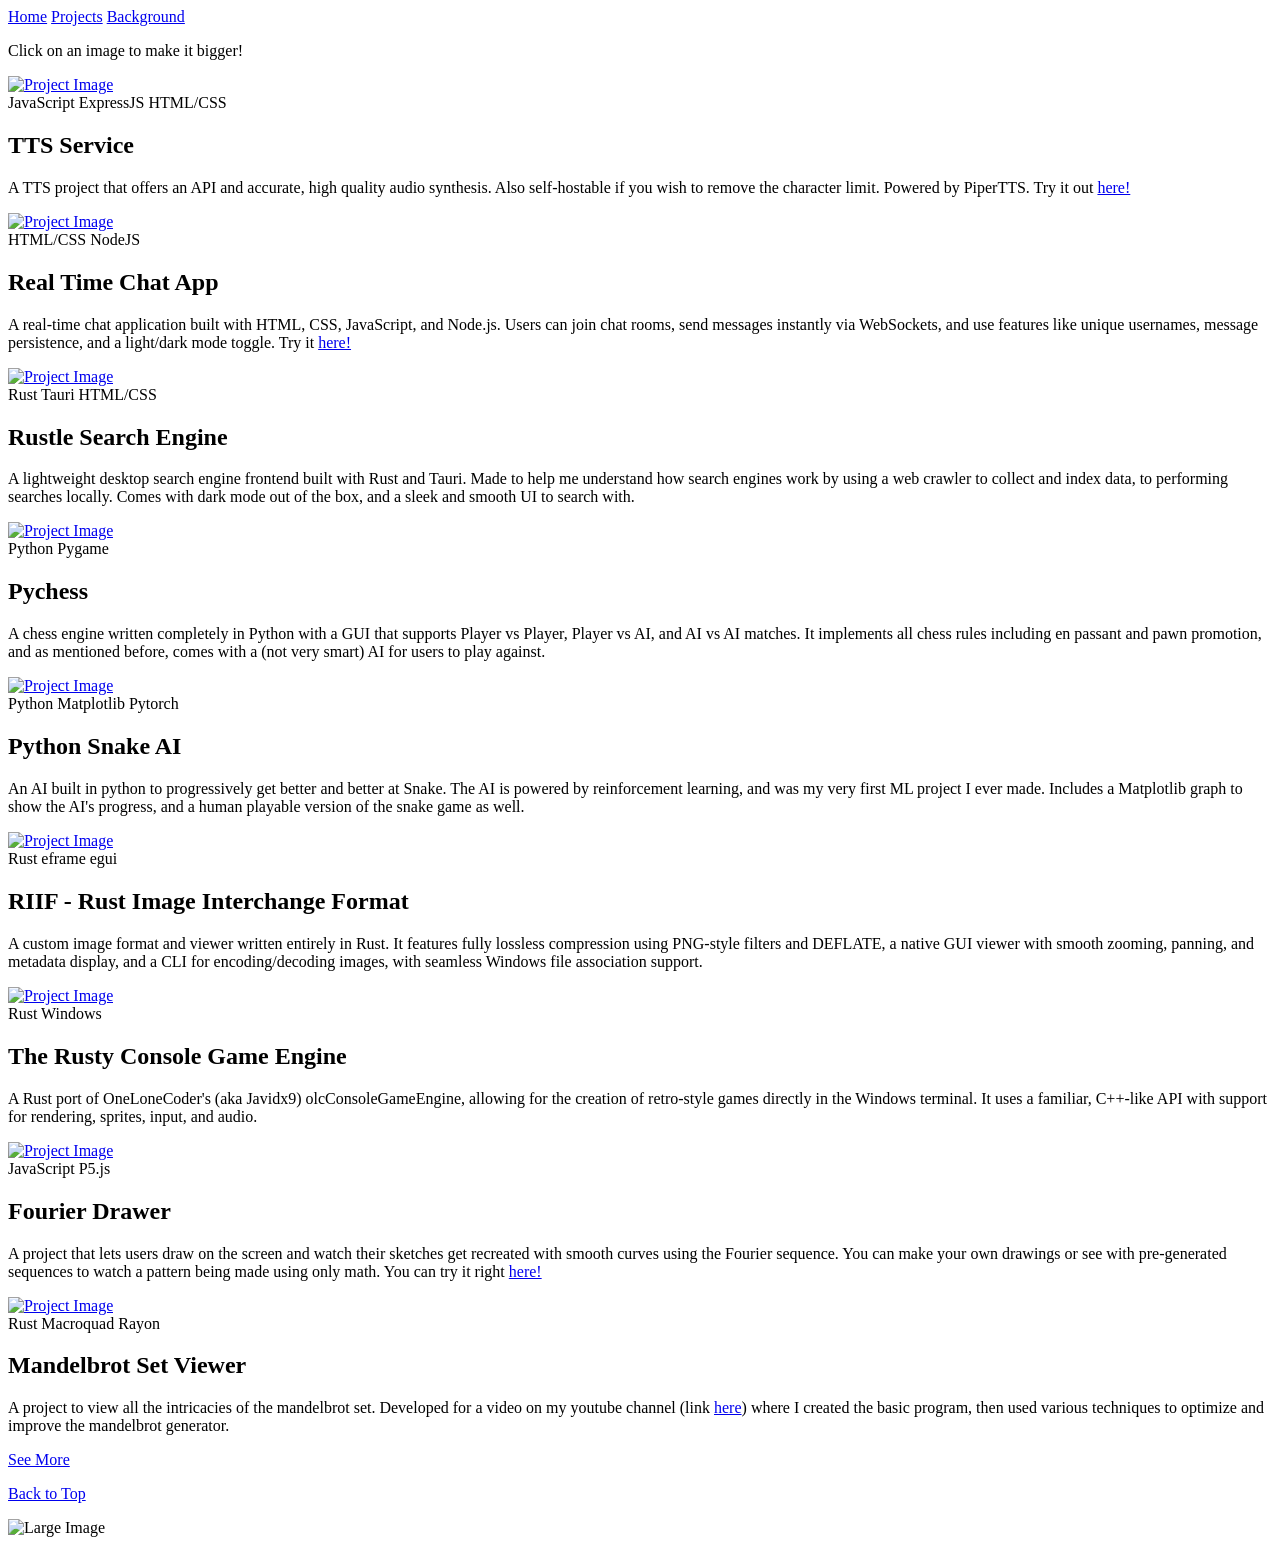
==== projects/index.html @ f6004249 "fixed more spelling issues" ====
<!DOCTYPE html>
<html lang="en">

<head>
    <meta charset="UTF-8">
    <meta name="viewport" content="width=device-width, initial-scale=1.0">
    <title>Projects</title>
    <link rel="stylesheet" href="/projects/style.css">
    <link rel="icon" href="/favicon.ico">
    <script src="https://kit.fontawesome.com/9cb87210c1.js" crossorigin="anonymous"></script>
</head>

<body id="body">
    <nav class="nav">
        <a href="/" class="nav-item">Home</a>
        <a href="/projects" class="nav-item">Projects</a>
        <a href="/background" class="nav-item">Background</a>
    </nav>

    <div class="info-box">
        <p>Click on an image to make it bigger!</p>
    </div>

    <div class="wrapper">
        <div class="card">
            <div class="image">
                <a href="/projects/images/tts.png" class="lightbox">
                    <img src="/projects/images/tts.png" alt="Project Image">
                </a>
            </div>

            <div class="text">
                <div class="meta">
                    <span class="tag">JavaScript</span>
                    <span class="tag">ExpressJS</span>
                    <span class="tag">HTML/CSS</span>
                    <a href="https://github.com/rip-super/tts-service" target="_blank" class="tag github"><i class="fa-brands fa-github icon"
                            aria-hidden="true"></i></a>
                </div>

                <div class="info">
                    <h2>TTS Service</h2>
                    <p>A TTS project that offers an API and accurate, high quality audio synthesis. Also self-hostable if you wish to remove the
                        character limit. Powered by PiperTTS. Try it out <a href="https://tts.sahildash.dev">here!</a></p>
                </div>
            </div>
        </div>

        <div class="card">
            <div class="image">
                <a href="/projects/images/chat_app.png" class="lightbox">
                    <img src="/projects/images/chat_app.png" alt="Project Image">
                </a>
            </div>

            <div class="text">
                <div class="meta">
                    <span class="tag">HTML/CSS</span>
                    <span class="tag">NodeJS</span>
                    <a href="https://github.com/rip-super/real-time-chat-app" target="_blank" class="tag github"><i class="fa-brands fa-github icon"
                            aria-hidden="true"></i></a>
                </div>

                <div class="info">
                    <h2>Real Time Chat App</h2>
                    <p>A real-time chat application built with HTML, CSS, JavaScript, and Node.js. Users can join chat rooms, send messages instantly
                        via WebSockets, and use features like unique usernames, message persistence, and a light/dark mode toggle. Try it <a
                            href="https://chat.sahildash.dev">here!</a></p>
                </div>
            </div>
        </div>

        <div class="card">
            <div class="image">
                <a href="/projects/images/rustle.png" class="lightbox">
                    <img src="/projects/images/rustle.png" alt="Project Image">
                </a>
            </div>

            <div class="text">
                <div class="meta">
                    <span class="tag">Rust</span>
                    <span class="tag">Tauri</span>
                    <span class="tag">HTML/CSS</span>
                    <a href="https://github.com/rip-super/rustle-client" target="_blank" class="tag github"><i class="fa-brands fa-github icon"
                            aria-hidden="true"></i></a>
                </div>

                <div class="info">
                    <h2>Rustle Search Engine</h2>
                    <p>A lightweight desktop search engine frontend built with Rust and Tauri. Made to help me understand how search engines work by
                        using a web crawler to collect and index data, to performing searches locally. Comes with dark mode out of the box, and a
                        sleek and smooth UI to search with.</p>
                </div>
            </div>
        </div>

        <div class="card">
            <div class="image">
                <a href="/projects/images/pychess.png" class="lightbox">
                    <img src="/projects/images/pychess.png" alt="Project Image">
                </a>
            </div>

            <div class="text">
                <div class="meta">
                    <span class="tag">Python</span>
                    <span class="tag">Pygame</span>
                    <a href="https://github.com/rip-super/pychess" target="_blank" class="tag github"><i class="fa-brands fa-github icon"
                            aria-hidden="true"></i></a>
                </div>

                <div class="info">
                    <h2>Pychess</h2>
                    <p>A chess engine written completely in Python with a GUI that supports Player vs Player, Player vs AI, and AI vs AI matches. It
                        implements all chess rules including en passant and pawn promotion, and as mentioned before, comes with a (not very smart) AI
                        for users to play against.</p>
                </div>
            </div>
        </div>

        <div class="card">
            <div class="image">
                <a href="/projects/images/snake.png" class="lightbox">
                    <img src="/projects/images/snake.png" alt="Project Image">
                </a>
            </div>

            <div class="text">
                <div class="meta">
                    <span class="tag">Python</span>
                    <span class="tag">Matplotlib</span>
                    <span class="tag">Pytorch</span>
                    <a href="https://github.com/rip-super/python-snake-ai" target="_blank" class="tag github"><i class="fa-brands fa-github icon"
                            aria-hidden="true"></i></a>
                </div>

                <div class="info">
                    <h2>Python Snake AI</h2>
                    <p>An AI built in python to progressively get better and better at Snake. The AI is powered by reinforcement learning, and was my
                        very first ML project I ever made. Includes a Matplotlib graph to show the AI's progress, and a human playable version of the
                        snake game as well.</p>
                </div>
            </div>
        </div>

        <div class="card">
            <div class="image">
                <a href="/projects/images/riif.png" class="lightbox">
                    <img src="/projects/images/riif.png" alt="Project Image">
                </a>
            </div>

            <div class="text">
                <div class="meta">
                    <span class="tag">Rust</span>
                    <span class="tag">eframe</span>
                    <span class="tag">egui</span>
                    <a href="https://github.com/rip-super/riif" target="_blank" class="tag github"><i class="fa-brands fa-github icon"
                            aria-hidden="true"></i></a>
                </div>

                <div class="info">
                    <h2>RIIF - Rust Image Interchange Format</h2>
                    <p>A custom image format and viewer written entirely in Rust. It features fully lossless
                        compression using PNG-style filters and DEFLATE, a native GUI viewer with smooth zooming, panning, and metadata display, and a
                        CLI for encoding/decoding images, with seamless Windows file association support.</p>
                </div>
            </div>
        </div>

        <div class="card">
            <div class="image">
                <a href="/projects/images/rcge.png" class="lightbox">
                    <img src="/projects/images/rcge.png" alt="Project Image">
                </a>
            </div>

            <div class="text">
                <div class="meta">
                    <span class="tag">Rust</span>
                    <span class="tag">Windows</span>
                    <a href="https://github.com/rip-super/RustyConsoleGameEngine" target="_blank" class="tag github"><i
                            class="fa-brands fa-github icon" aria-hidden="true"></i></a>
                </div>

                <div class="info">
                    <h2>The Rusty Console Game Engine</h2>
                    <p>A Rust port of OneLoneCoder's (aka Javidx9) olcConsoleGameEngine, allowing for the creation of retro-style games directly in
                        the Windows terminal. It uses a familiar, C++-like API with support for rendering, sprites, input, and audio.</p>
                </div>
            </div>
        </div>

        <div class="card">
            <div class="image">
                <a href="/projects/images/fourier.png" class="lightbox">
                    <img src="/projects/images/fourier.png" alt="Project Image">
                </a>
            </div>

            <div class="text">
                <div class="meta">
                    <span class="tag">JavaScript</span>
                    <span class="tag">P5.js</span>
                    <a href="https://github.com/rip-super/fourier-drawer" target="_blank" class="tag github"><i class="fa-brands fa-github icon"
                            aria-hidden="true"></i></a>
                </div>

                <div class="info">
                    <h2>Fourier Drawer</h2>
                    <p>A project that lets users draw on the screen and watch their sketches get recreated with smooth curves using the Fourier
                        sequence. You can make your own drawings or see with pre-generated sequences to watch a pattern being made using only math.
                        <span class="to-show-or-not-to-show">You can try it right <a href="/projects/fourier/">here!</a></span>
                    </p>
                </div>
            </div>
        </div>

        <div class="card">
            <div class="image">
                <a href="/projects/images/mandelbrot.png" class="lightbox">
                    <img src="/projects/images/mandelbrot.png" alt="Project Image">
                </a>
            </div>

            <div class="text">
                <div class="meta">
                    <span class="tag">Rust</span>
                    <span class="tag">Macroquad</span>
                    <span class="tag">Rayon</span>
                    <a href="https://github.com/rip-super/mandelbrot-set-viewer" target="_blank" class="tag github"><i
                            class="fa-brands fa-github icon" aria-hidden="true"></i></a>
                </div>

                <div class="info">
                    <h2>Mandelbrot Set Viewer</h2>
                    <p>A project to view all the intricacies of the mandelbrot set. Developed for a video on my youtube channel (link <a
                            href="https://youtu.be/kI5PNnAX7kw" target="_blank">here</a>) where I created the basic program, then used various
                        techniques to optimize and improve the mandelbrot generator.</p>
                </div>
            </div>
        </div>

        <div class="bottom-actions">
            <a href="https://github.com/rip-super?tab=repositories" target="_blank" class="action-btn">
                <div class="info-box info-box-btn">
                    <p>See More</p>
                </div>
            </a>

            <a href="#body" class="action-btn">
                <div class="info-box info-box-btn">
                    <p>Back to Top</p>
                </div>
            </a>
        </div>
    </div>

    <div id="lightbox-overlay">
        <img id="lightbox-img" alt="Large Image">
    </div>

    <script>
        const lightboxLinks = document.querySelectorAll(".lightbox");
        const overlay = document.getElementById("lightbox-overlay");
        const overlayImg = document.getElementById("lightbox-img");
        const cards = document.querySelectorAll(".card");

        cards.forEach((card, index) => {
            card.style.animationDelay = `${0.1 * (index + 1)}s`;
        });

        lightboxLinks.forEach(link => {
            link.addEventListener("click", e => {
                e.preventDefault();
                overlayImg.src = link.href;
                overlay.classList.add("show");
            });
        });

        overlay.addEventListener("click", () => {
            overlay.classList.remove("show");
            setTimeout(() => {
                overlayImg.src = "";
            }, 400);
        });
    </script>
</body>

</html>
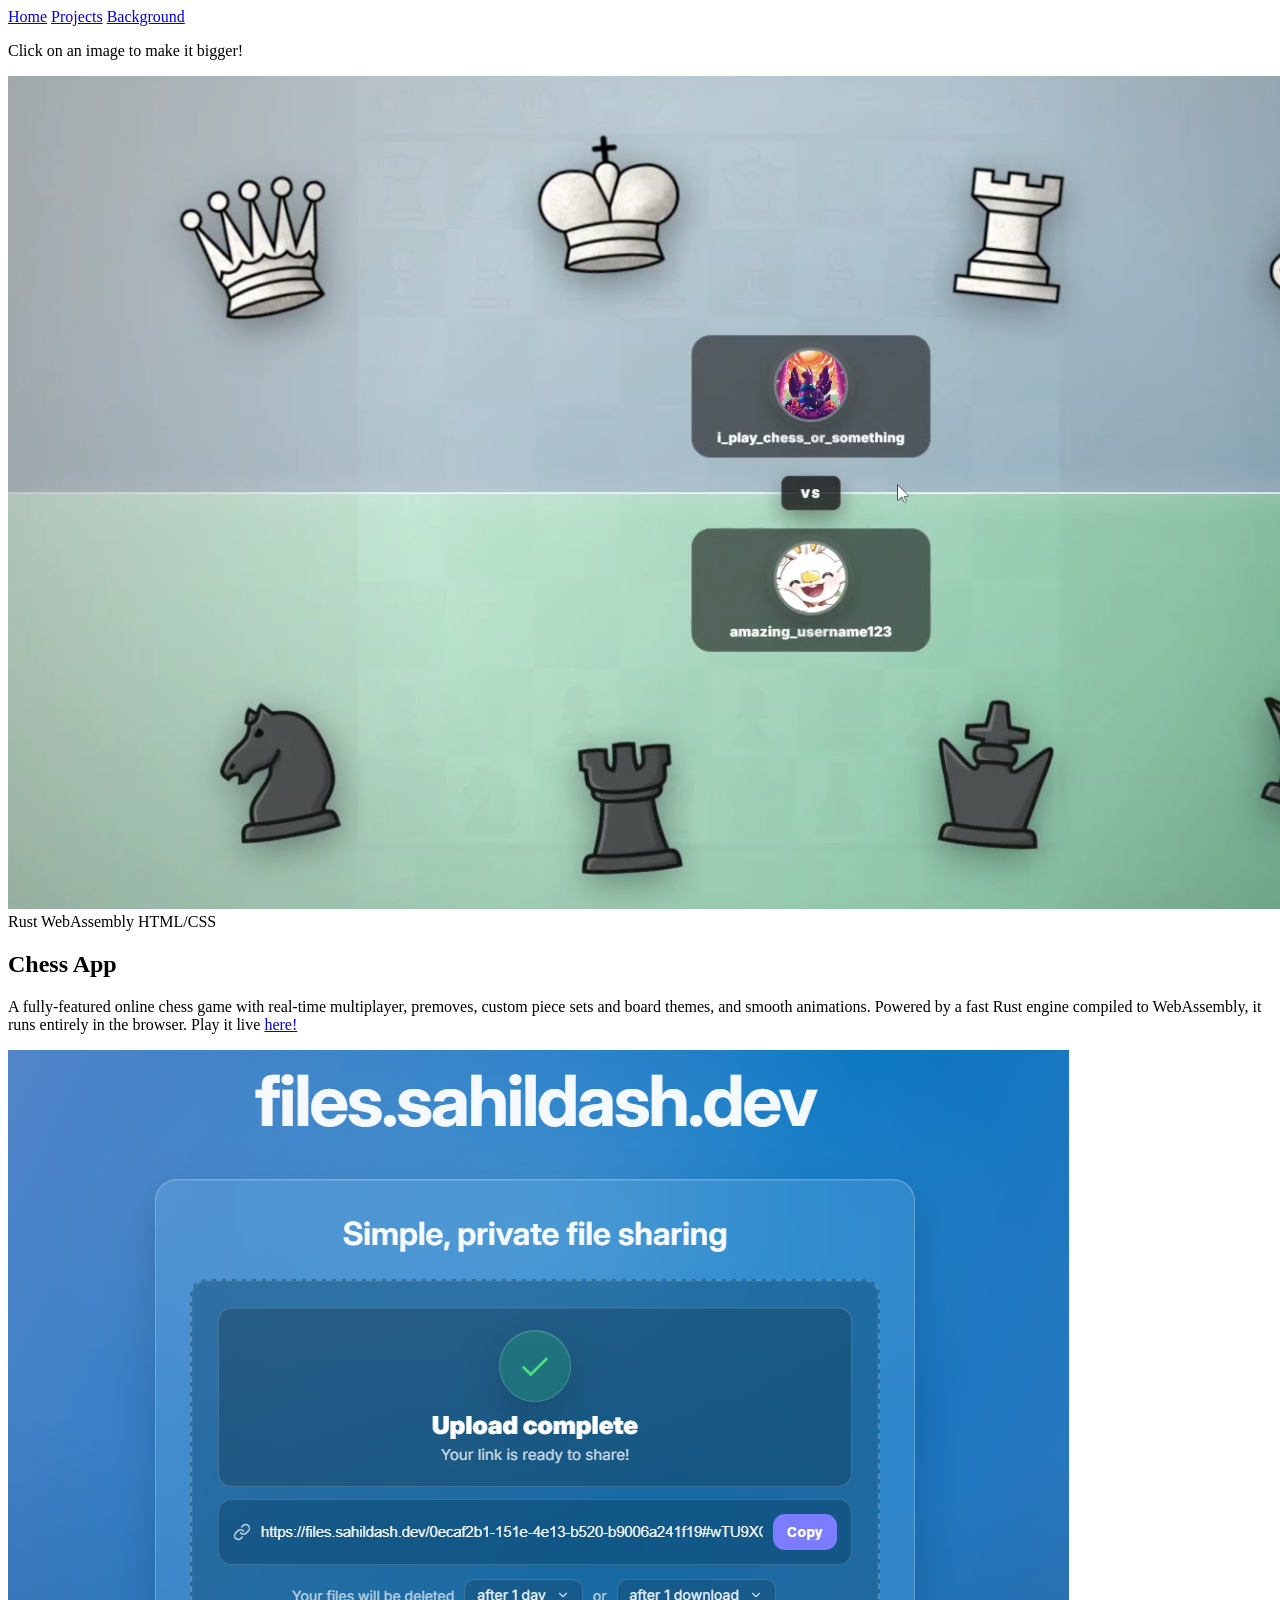
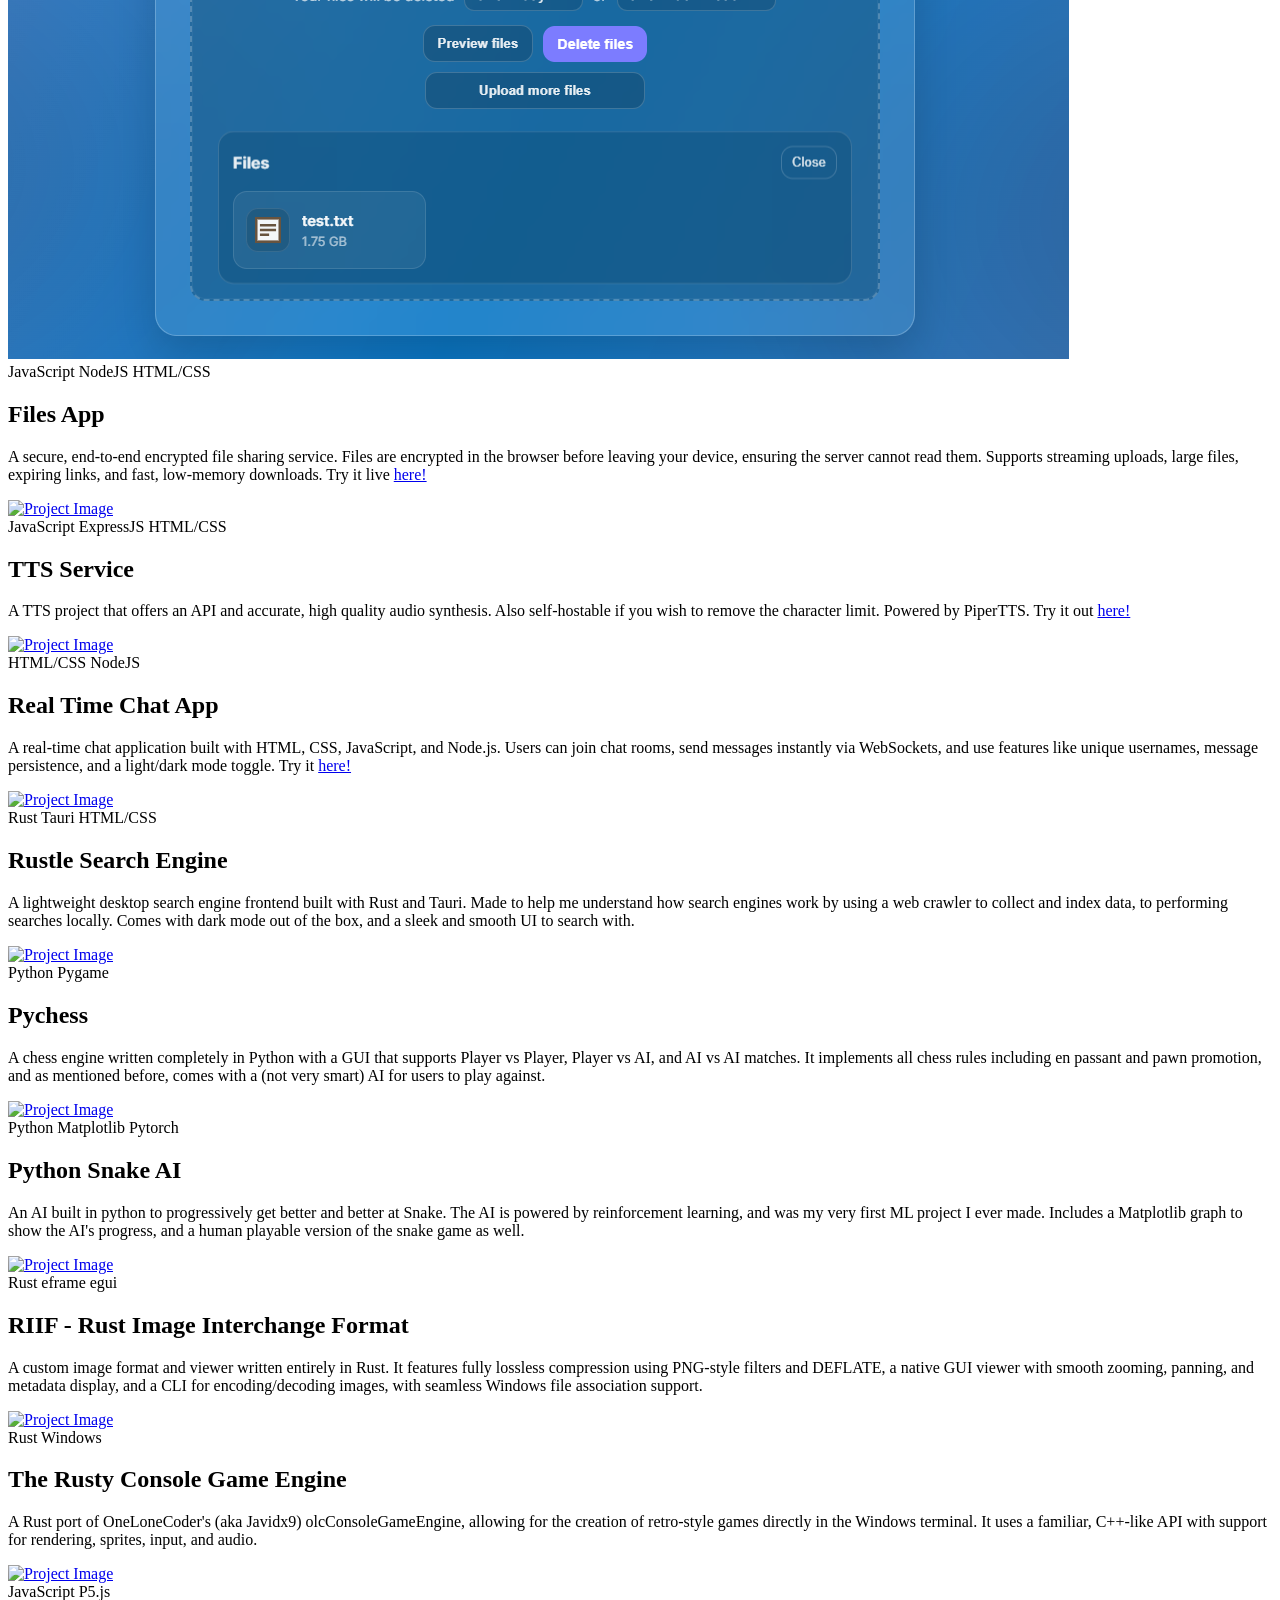
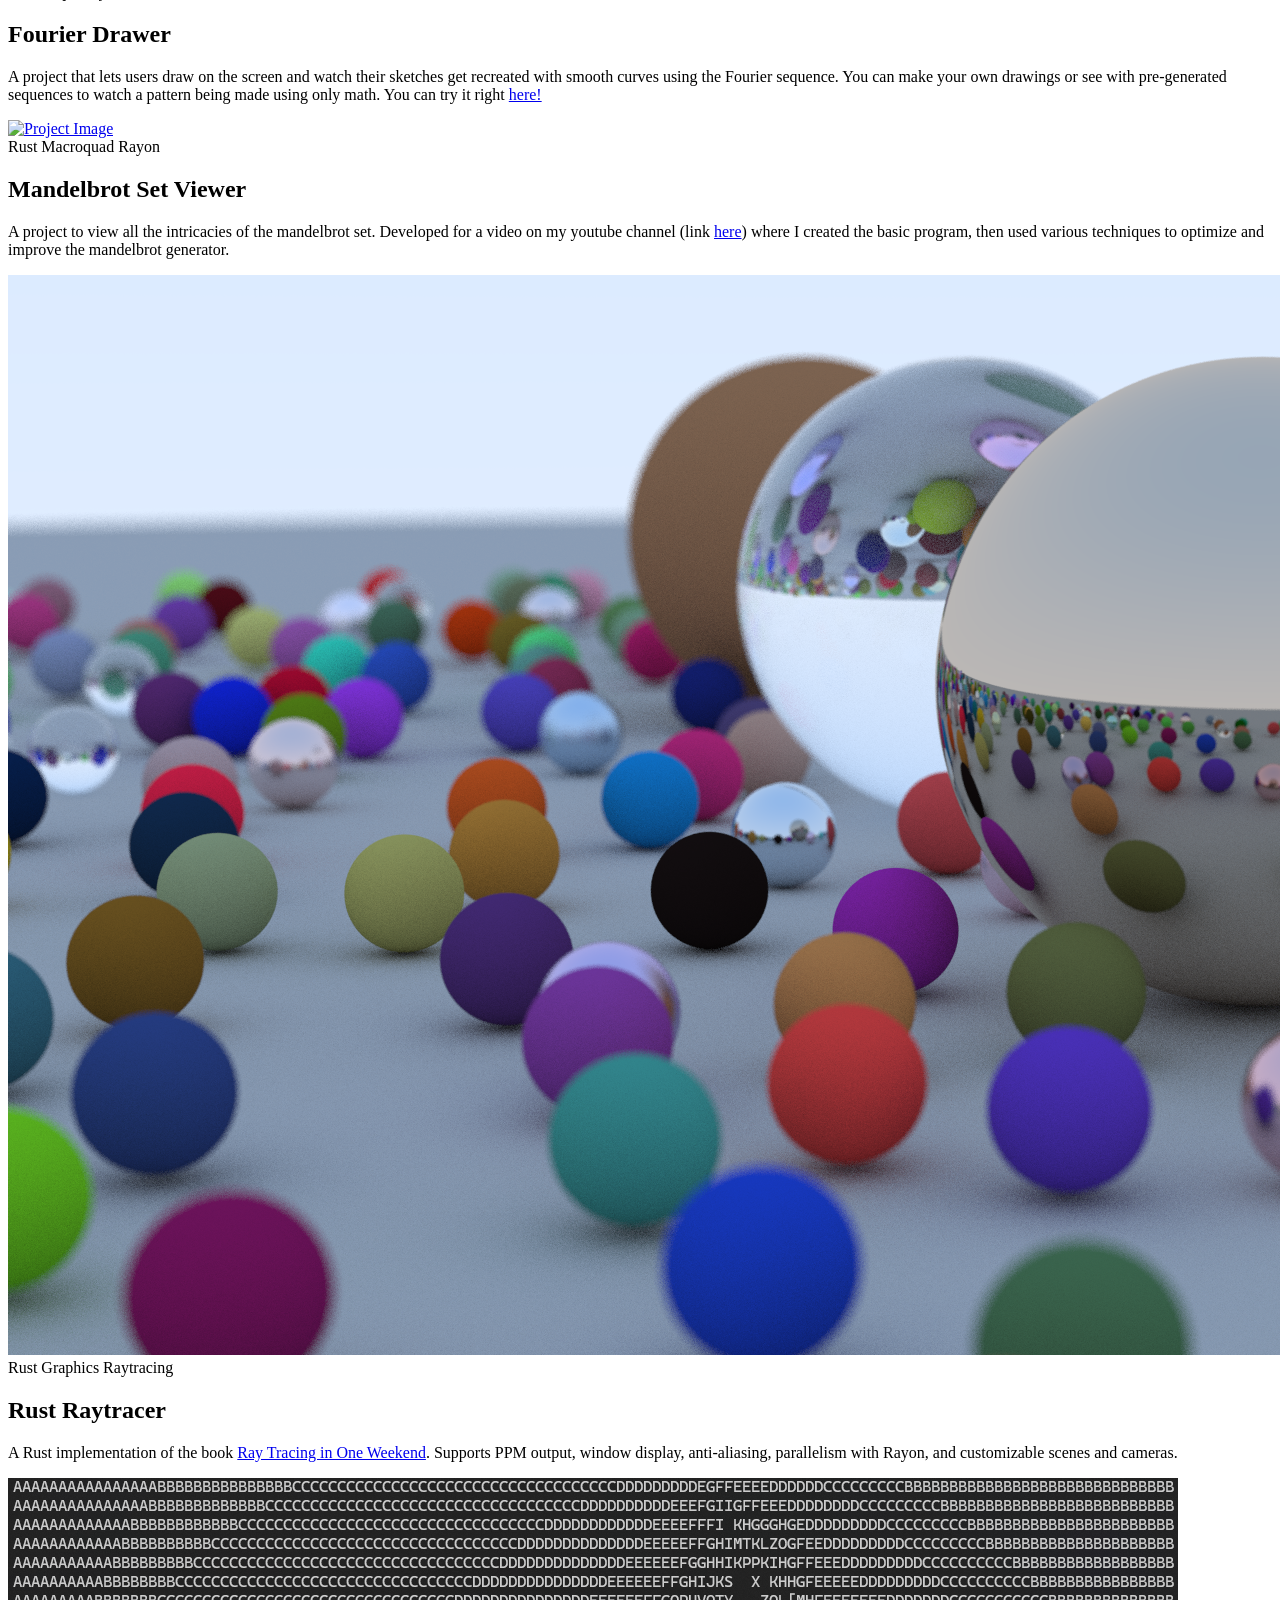
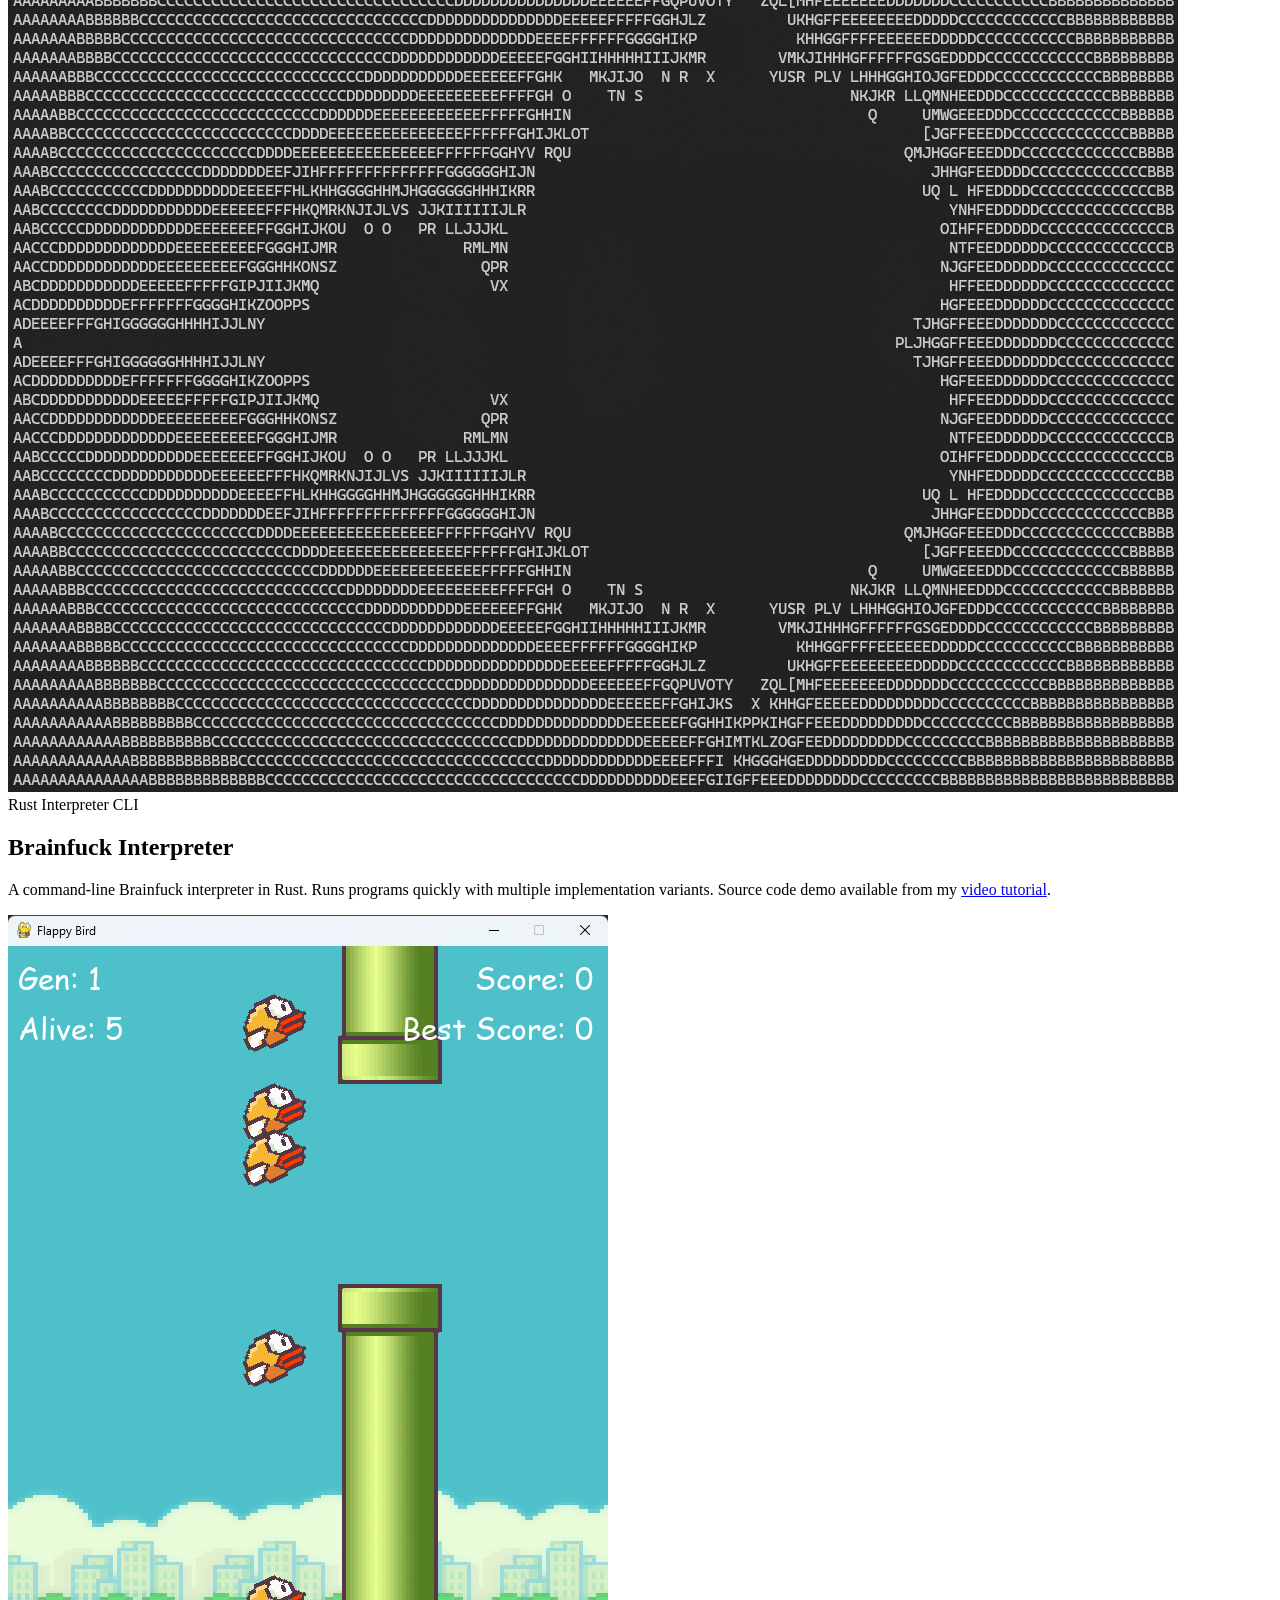
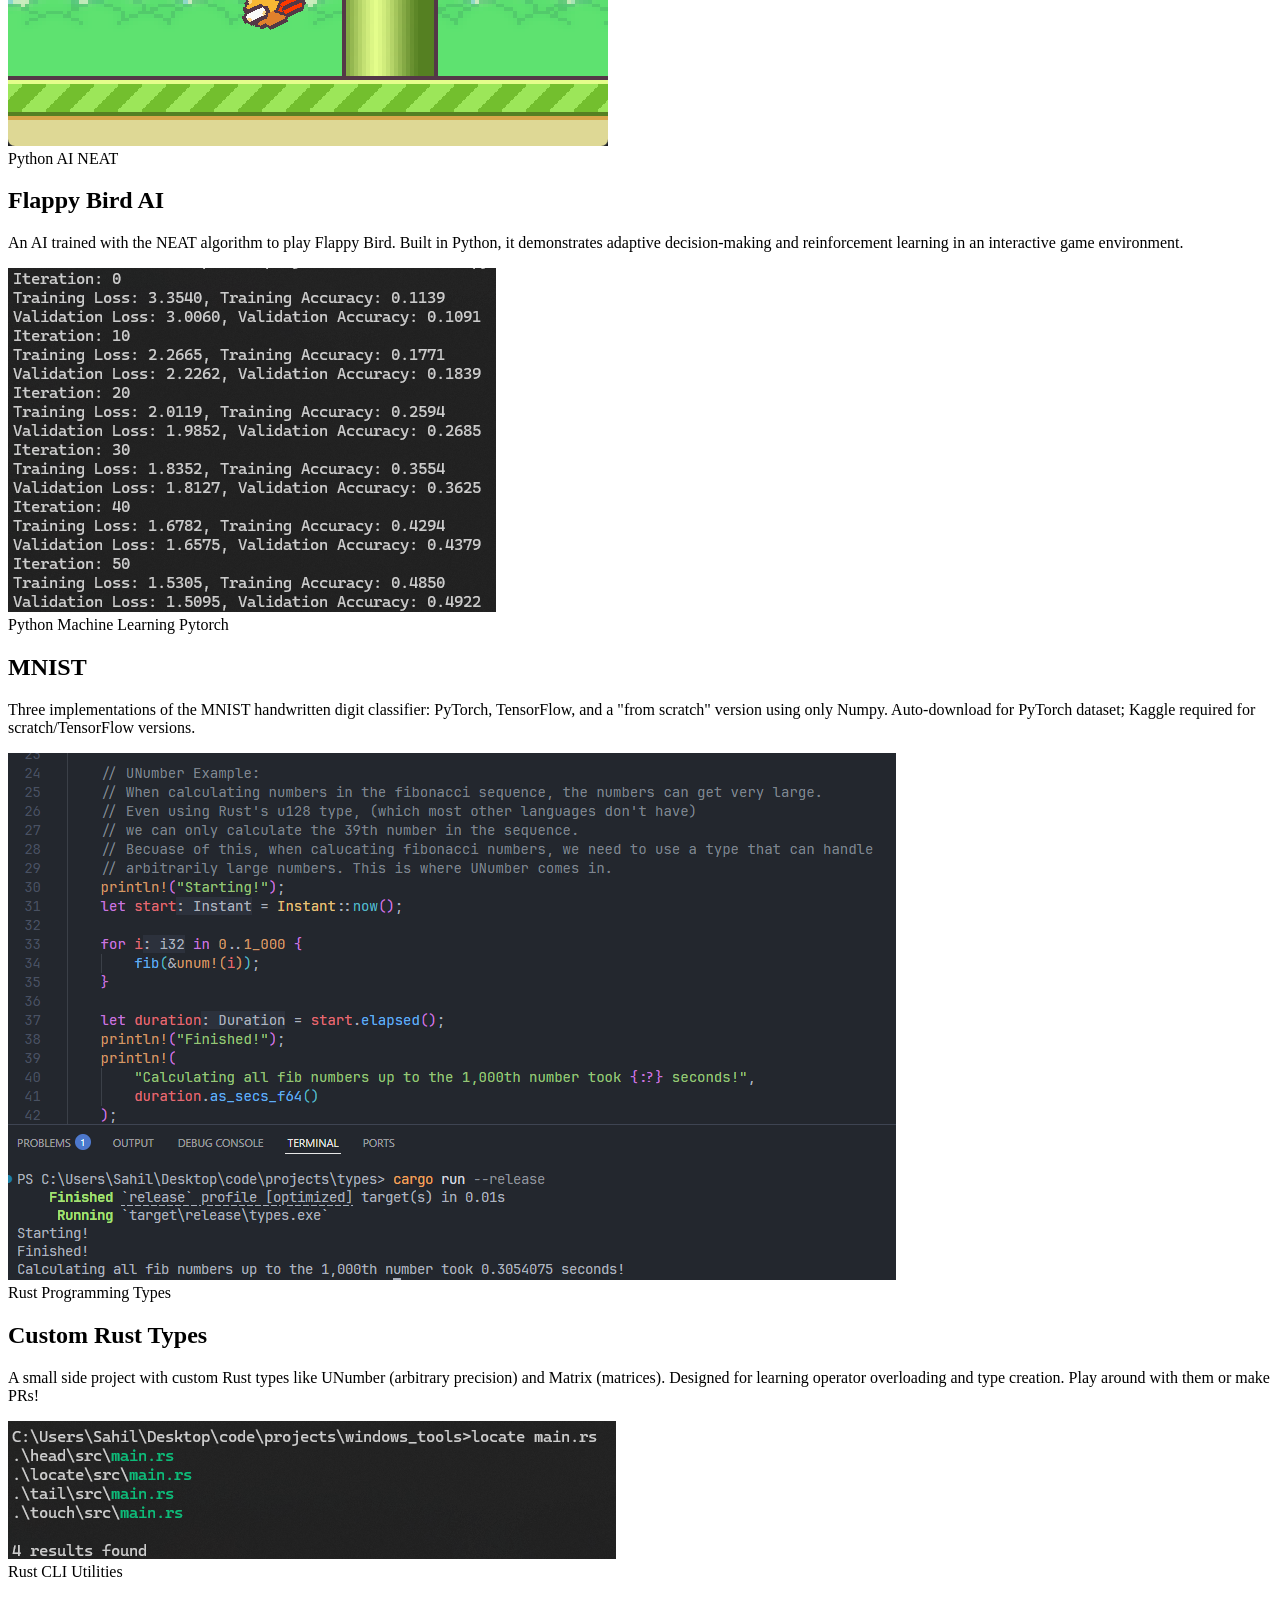
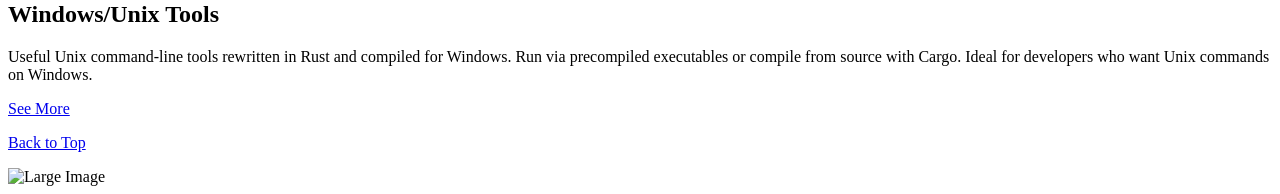
==== commit de3b4b7f: "added the chess button and a bunch more projects to the projects page" ====
--- a/projects/index.html
+++ b/projects/index.html
@@ -24,6 +24,58 @@
     <div class="wrapper">
         <div class="card">
             <div class="image">
+                <a href="/projects/images/chess.png" class="lightbox">
+                    <img src="/projects/images/chess.png" alt="Project Image">
+                </a>
+            </div>
+
+            <div class="text">
+                <div class="meta">
+                    <span class="tag">Rust</span>
+                    <span class="tag">WebAssembly</span>
+                    <span class="tag">HTML/CSS</span>
+                    <a href="https://github.com/rip-super/chess-app" target="_blank" class="tag github">
+                        <i class="fa-brands fa-github icon" aria-hidden="true"></i>
+                    </a>
+                </div>
+
+                <div class="info">
+                    <h2>Chess App</h2>
+                    <p>A fully-featured online chess game with real-time multiplayer, premoves, custom piece sets and board themes, and smooth
+                        animations. Powered by a fast Rust engine compiled to WebAssembly, it runs entirely in the browser. Play it live <a
+                            href="https://chess.sahildash.dev">here!</a></p>
+                </div>
+            </div>
+        </div>
+
+        <div class="card">
+            <div class="image">
+                <a href="/projects/images/files.png" class="lightbox">
+                    <img src="/projects/images/files.png" alt="Project Image">
+                </a>
+            </div>
+
+            <div class="text">
+                <div class="meta">
+                    <span class="tag">JavaScript</span>
+                    <span class="tag">NodeJS</span>
+                    <span class="tag">HTML/CSS</span>
+                    <a href="https://github.com/rip-super/files-app" target="_blank" class="tag github">
+                        <i class="fa-brands fa-github icon" aria-hidden="true"></i>
+                    </a>
+                </div>
+
+                <div class="info">
+                    <h2>Files App</h2>
+                    <p>A secure, end-to-end encrypted file sharing service. Files are encrypted in the browser before leaving your device, ensuring
+                        the server cannot read them. Supports streaming uploads, large files, expiring links, and fast, low-memory downloads. Try it
+                        live <a href="https://files.sahildash.dev">here!</a></p>
+                </div>
+            </div>
+        </div>
+
+        <div class="card">
+            <div class="image">
                 <a href="/projects/images/tts.png" class="lightbox">
                     <img src="/projects/images/tts.png" alt="Project Image">
                 </a>
@@ -238,6 +290,157 @@
                     <p>A project to view all the intricacies of the mandelbrot set. Developed for a video on my youtube channel (link <a
                             href="https://youtu.be/kI5PNnAX7kw" target="_blank">here</a>) where I created the basic program, then used various
                         techniques to optimize and improve the mandelbrot generator.</p>
+                </div>
+            </div>
+        </div>
+
+        <div class="card">
+            <div class="image">
+                <a href="/projects/images/rust-raytracer.png" class="lightbox">
+                    <img src="/projects/images/rust-raytracer.png" alt="Project Image">
+                </a>
+            </div>
+
+            <div class="text">
+                <div class="meta">
+                    <span class="tag">Rust</span>
+                    <span class="tag">Graphics</span>
+                    <span class="tag">Raytracing</span>
+                    <a href="https://github.com/rip-super/rust-raytracer" target="_blank" class="tag github">
+                        <i class="fa-brands fa-github icon" aria-hidden="true"></i>
+                    </a>
+                </div>
+
+                <div class="info">
+                    <h2>Rust Raytracer</h2>
+                    <p>A Rust implementation of the book <a href="https://raytracing.github.io/books/RayTracingInOneWeekend.html" target="_blank">Ray
+                            Tracing in One Weekend</a>. Supports PPM output, window display, anti-aliasing, parallelism with Rayon, and customizable
+                        scenes and cameras.</p>
+                </div>
+            </div>
+        </div>
+
+        <div class="card">
+            <div class="image">
+                <a href="/projects/images/brainfuck-interpreter.png" class="lightbox">
+                    <img src="/projects/images/brainfuck-interpreter.png" alt="Project Image">
+                </a>
+            </div>
+
+            <div class="text">
+                <div class="meta">
+                    <span class="tag">Rust</span>
+                    <span class="tag">Interpreter</span>
+                    <span class="tag">CLI</span>
+                    <a href="https://github.com/rip-super/brainfuck-interpreter" target="_blank" class="tag github">
+                        <i class="fa-brands fa-github icon" aria-hidden="true"></i>
+                    </a>
+                </div>
+
+                <div class="info">
+                    <h2>Brainfuck Interpreter</h2>
+                    <p>A command-line Brainfuck interpreter in Rust. Runs programs quickly with multiple implementation variants. Source code demo
+                        available from my <a href="https://youtu.be/RhD-h5ZFqY8" target="_blank">video tutorial</a>.</p>
+                </div>
+            </div>
+        </div>
+
+        <div class="card">
+            <div class="image">
+                <a href="/projects/images/flappy-bird-ai.png" class="lightbox">
+                    <img src="/projects/images/flappy-bird-ai.png" alt="Project Image">
+                </a>
+            </div>
+
+            <div class="text">
+                <div class="meta">
+                    <span class="tag">Python</span>
+                    <span class="tag">AI</span>
+                    <span class="tag">NEAT</span>
+                    <a href="https://github.com/rip-super/flappy-bird-ai" target="_blank" class="tag github">
+                        <i class="fa-brands fa-github icon" aria-hidden="true"></i>
+                    </a>
+                </div>
+
+                <div class="info">
+                    <h2>Flappy Bird AI</h2>
+                    <p>An AI trained with the NEAT algorithm to play Flappy Bird. Built in Python, it demonstrates adaptive decision-making and
+                        reinforcement learning in an interactive game environment.</p>
+                </div>
+            </div>
+        </div>
+
+        <div class="card">
+            <div class="image">
+                <a href="/projects/images/MNIST.png" class="lightbox">
+                    <img src="/projects/images/MNIST.png" alt="Project Image">
+                </a>
+            </div>
+
+            <div class="text">
+                <div class="meta">
+                    <span class="tag">Python</span>
+                    <span class="tag">Machine Learning</span>
+                    <span class="tag">Pytorch</span>
+                    <a href="https://github.com/rip-super/MNIST" target="_blank" class="tag github">
+                        <i class="fa-brands fa-github icon" aria-hidden="true"></i>
+                    </a>
+                </div>
+
+                <div class="info">
+                    <h2>MNIST</h2>
+                    <p>Three implementations of the MNIST handwritten digit classifier: PyTorch, TensorFlow, and a "from scratch" version using only
+                        Numpy. Auto-download for PyTorch dataset; Kaggle required for scratch/TensorFlow versions.</p>
+                </div>
+            </div>
+        </div>
+
+        <div class="card">
+            <div class="image">
+                <a href="/projects/images/types.png" class="lightbox">
+                    <img src="/projects/images/types.png" alt="Project Image">
+                </a>
+            </div>
+
+            <div class="text">
+                <div class="meta">
+                    <span class="tag">Rust</span>
+                    <span class="tag">Programming</span>
+                    <span class="tag">Types</span>
+                    <a href="https://github.com/rip-super/custom-rust-types" target="_blank" class="tag github">
+                        <i class="fa-brands fa-github icon" aria-hidden="true"></i>
+                    </a>
+                </div>
+
+                <div class="info">
+                    <h2>Custom Rust Types</h2>
+                    <p>A small side project with custom Rust types like UNumber (arbitrary precision) and Matrix (matrices). Designed for learning
+                        operator overloading and type creation. Play around with them or make PRs!</p>
+                </div>
+            </div>
+        </div>
+
+        <div class="card">
+            <div class="image">
+                <a href="/projects/images/windows-tools.png" class="lightbox">
+                    <img src="/projects/images/windows-tools.png" alt="Project Image">
+                </a>
+            </div>
+
+            <div class="text">
+                <div class="meta">
+                    <span class="tag">Rust</span>
+                    <span class="tag">CLI</span>
+                    <span class="tag">Utilities</span>
+                    <a href="https://github.com/rip-super/windows-unix-tools" target="_blank" class="tag github">
+                        <i class="fa-brands fa-github icon" aria-hidden="true"></i>
+                    </a>
+                </div>
+
+                <div class="info">
+                    <h2>Windows/Unix Tools</h2>
+                    <p>Useful Unix command-line tools rewritten in Rust and compiled for Windows. Run via precompiled executables or compile from
+                        source with Cargo. Ideal for developers who want Unix commands on Windows.</p>
                 </div>
             </div>
         </div>
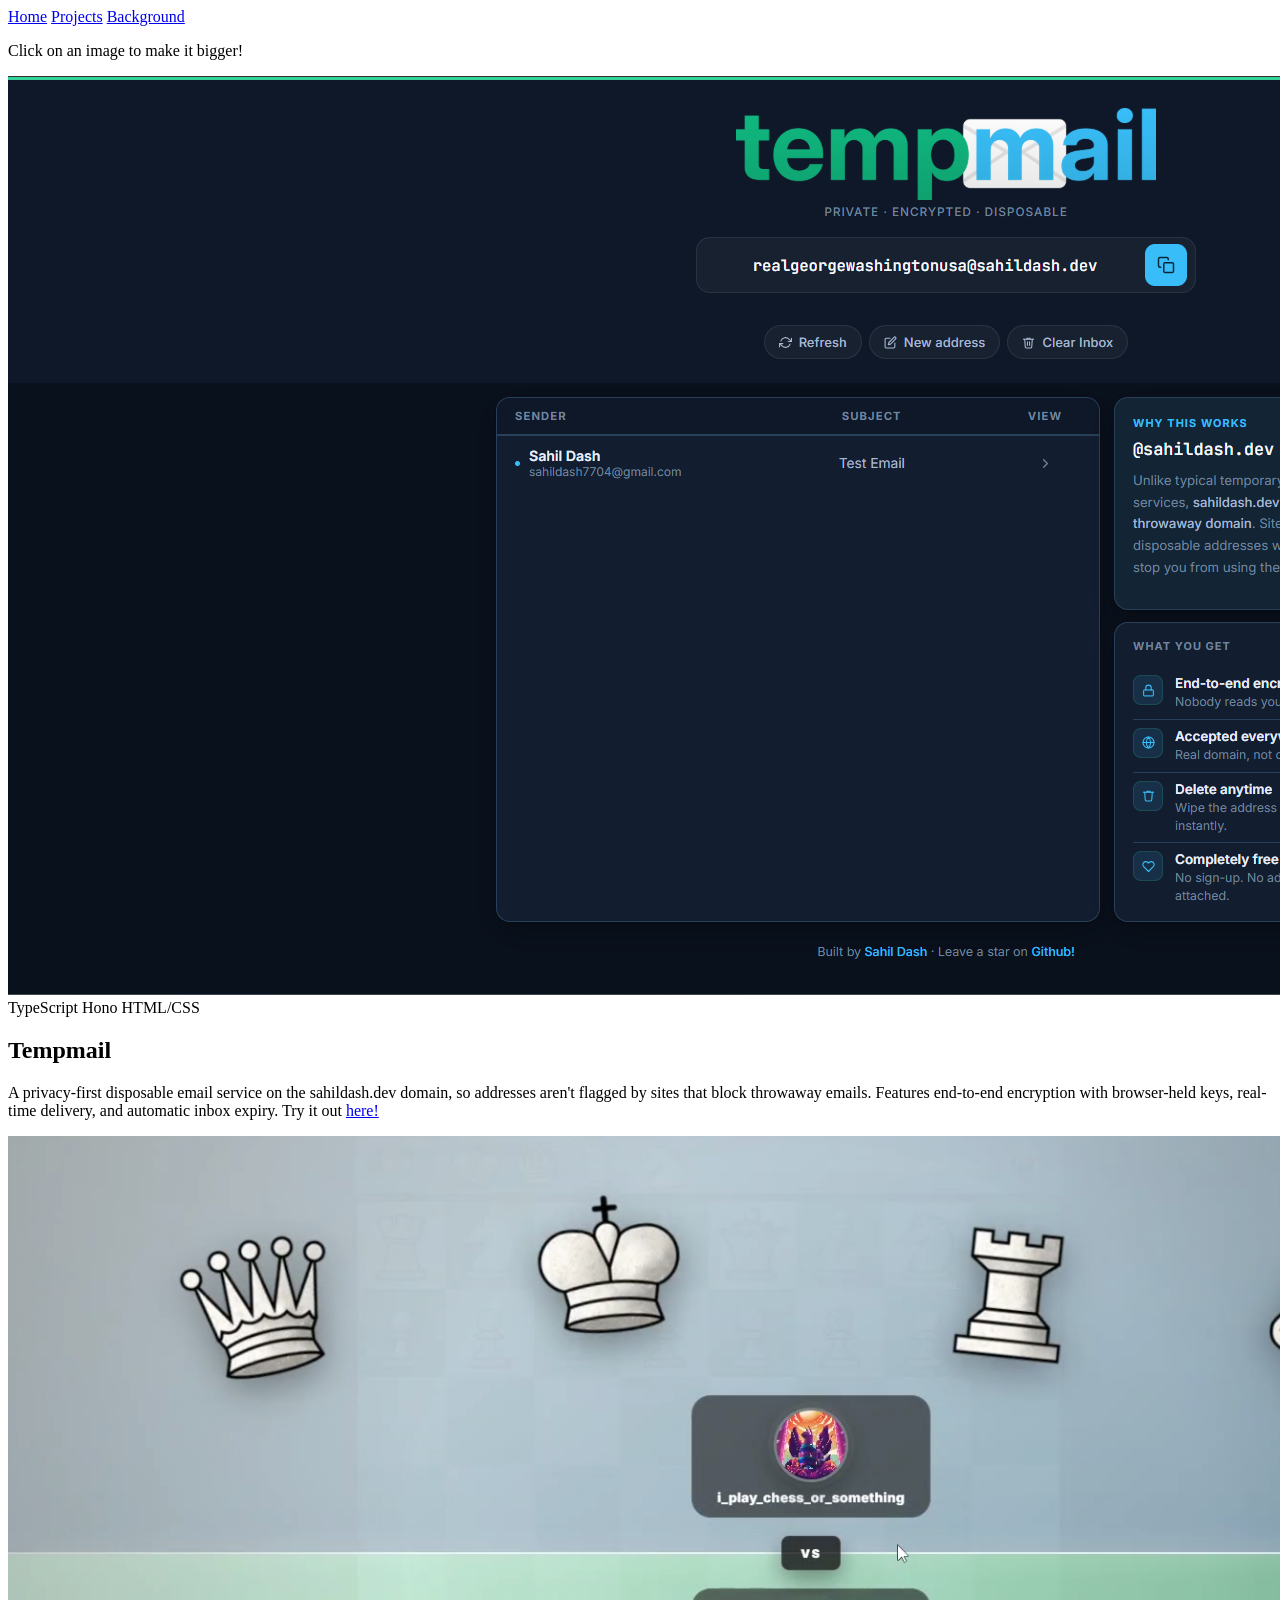
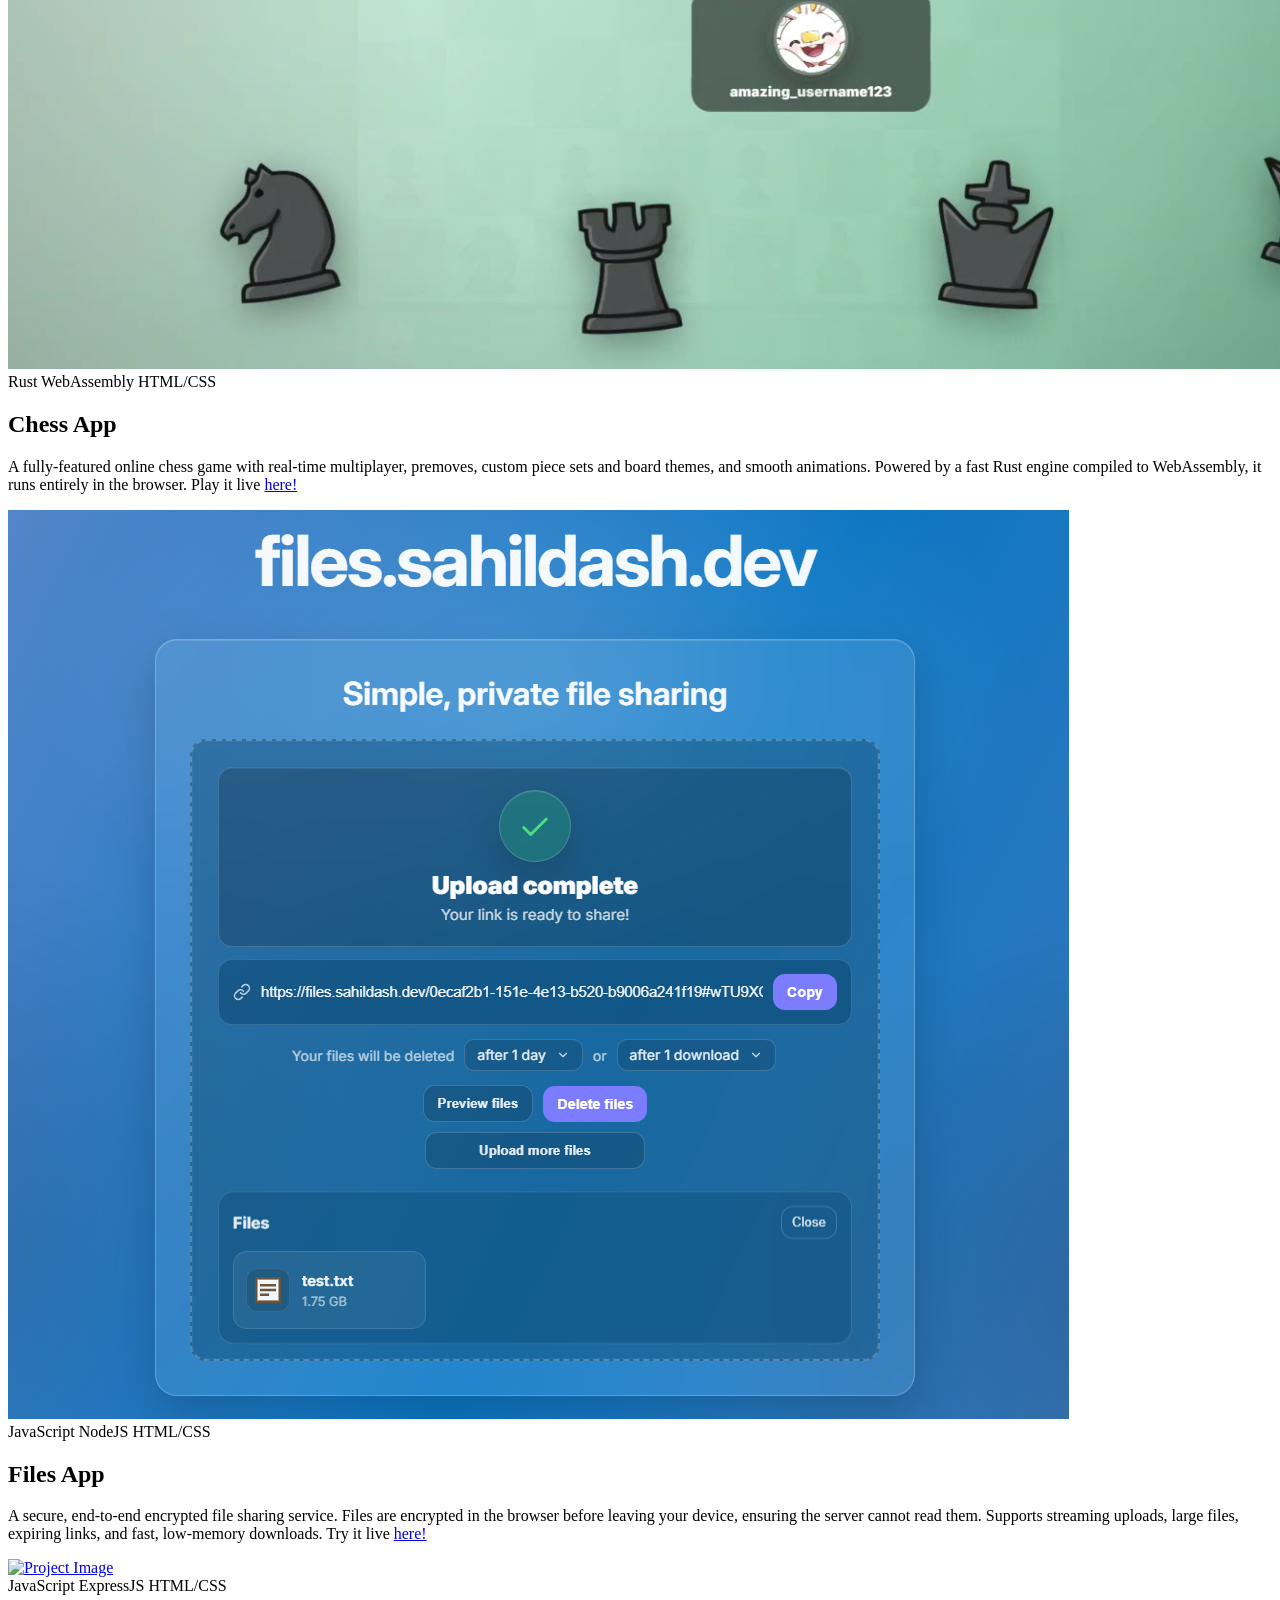
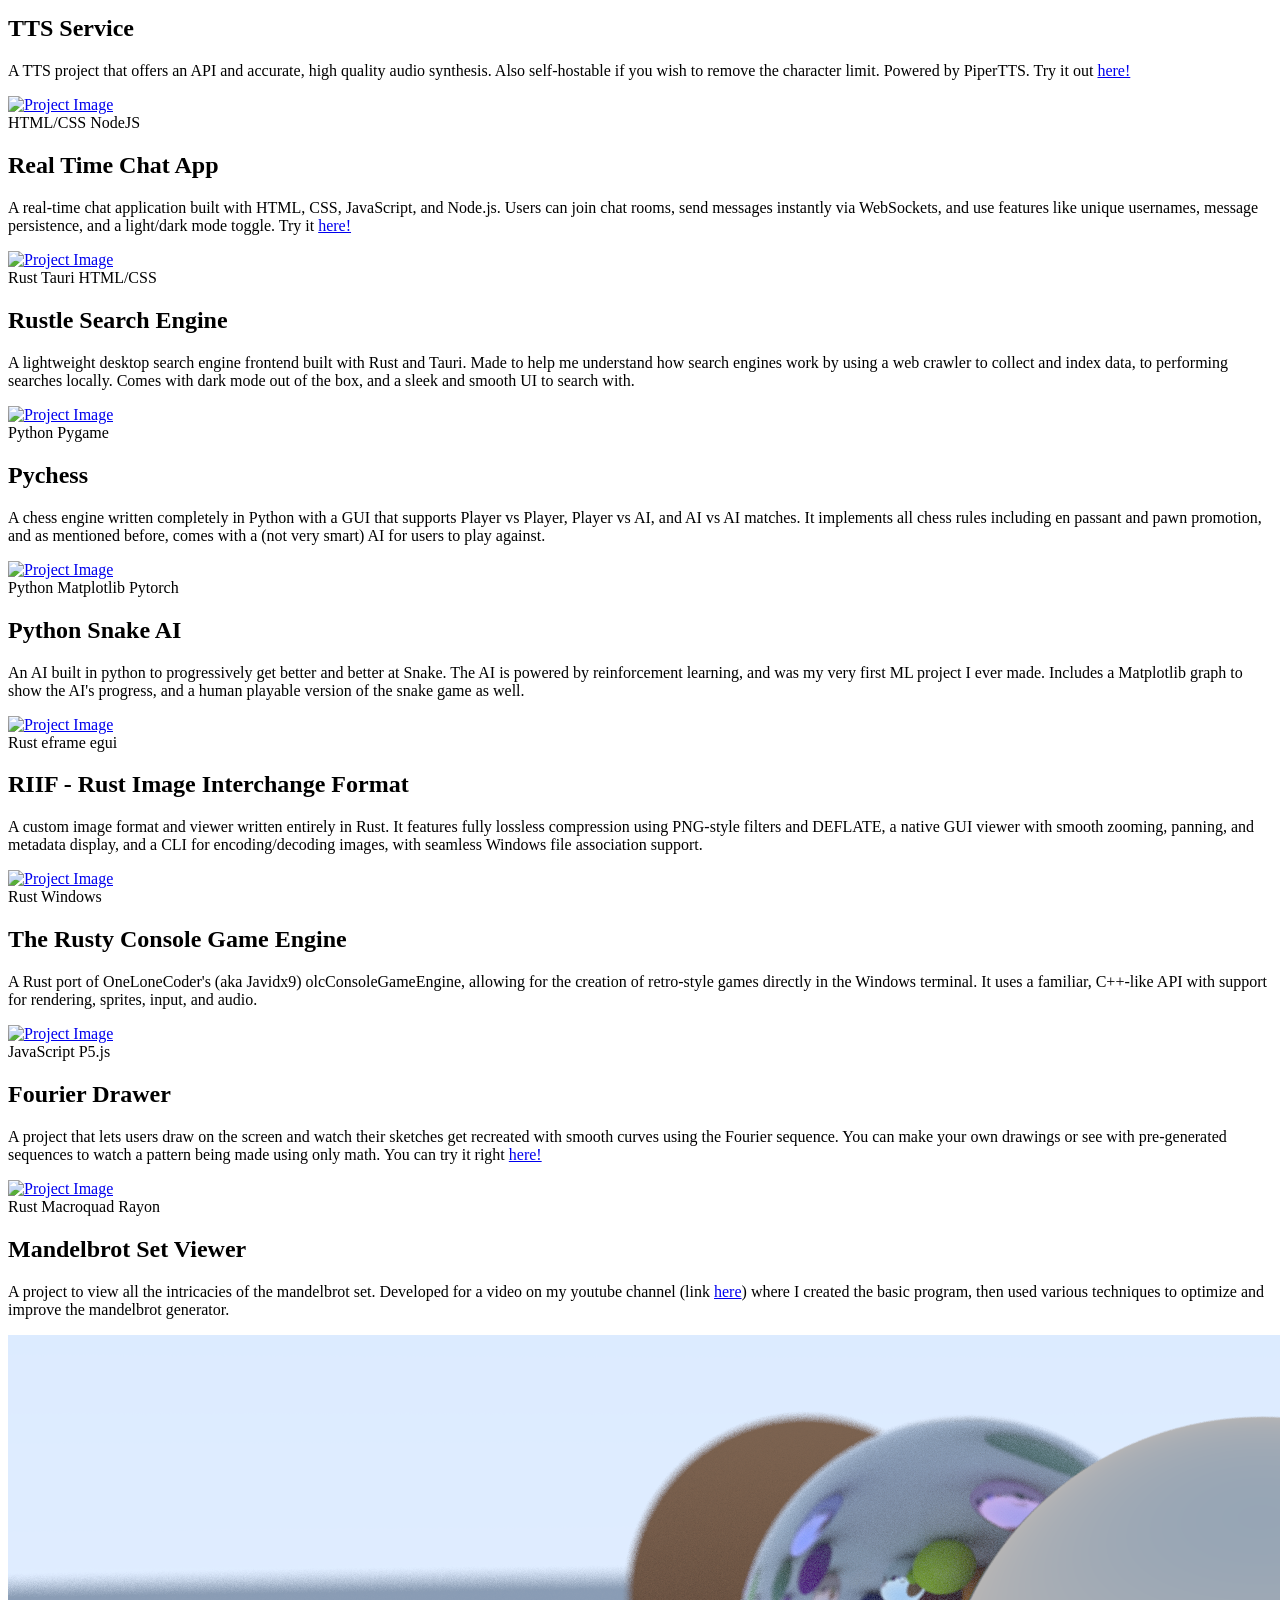
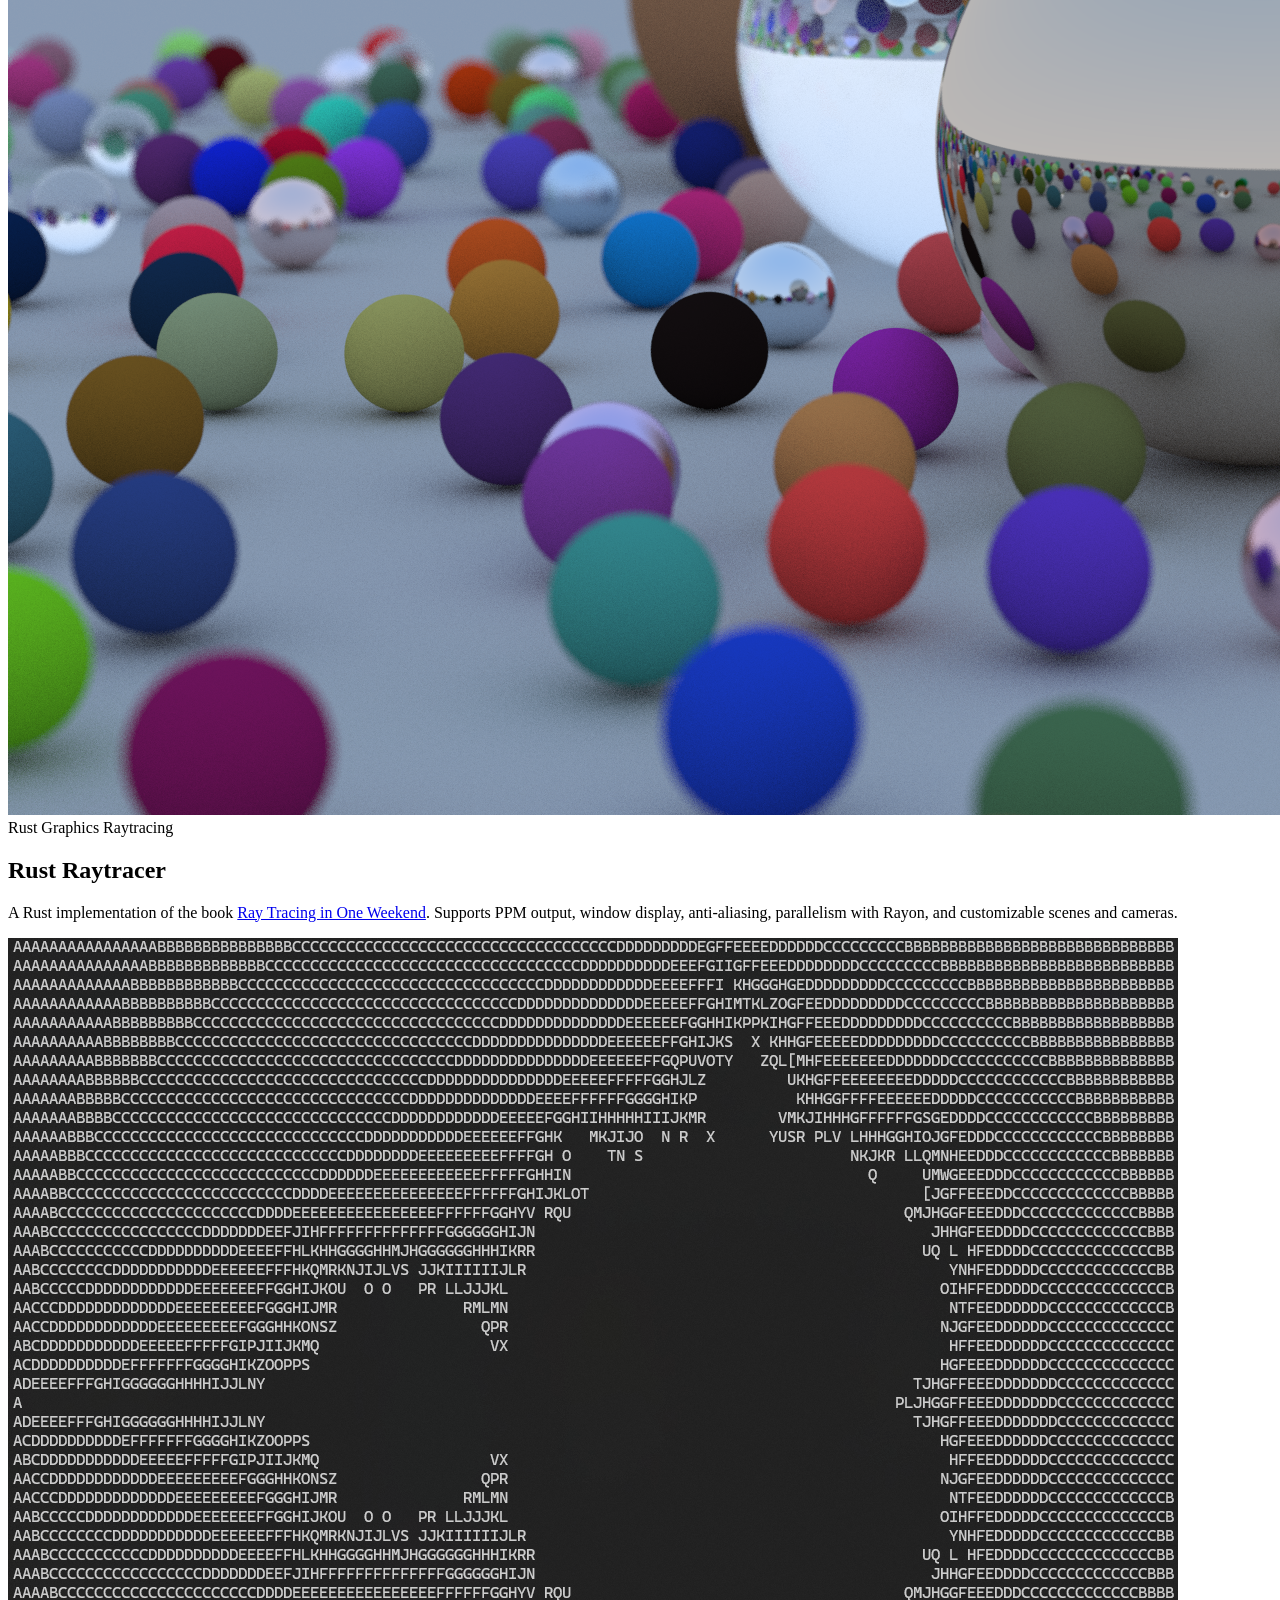
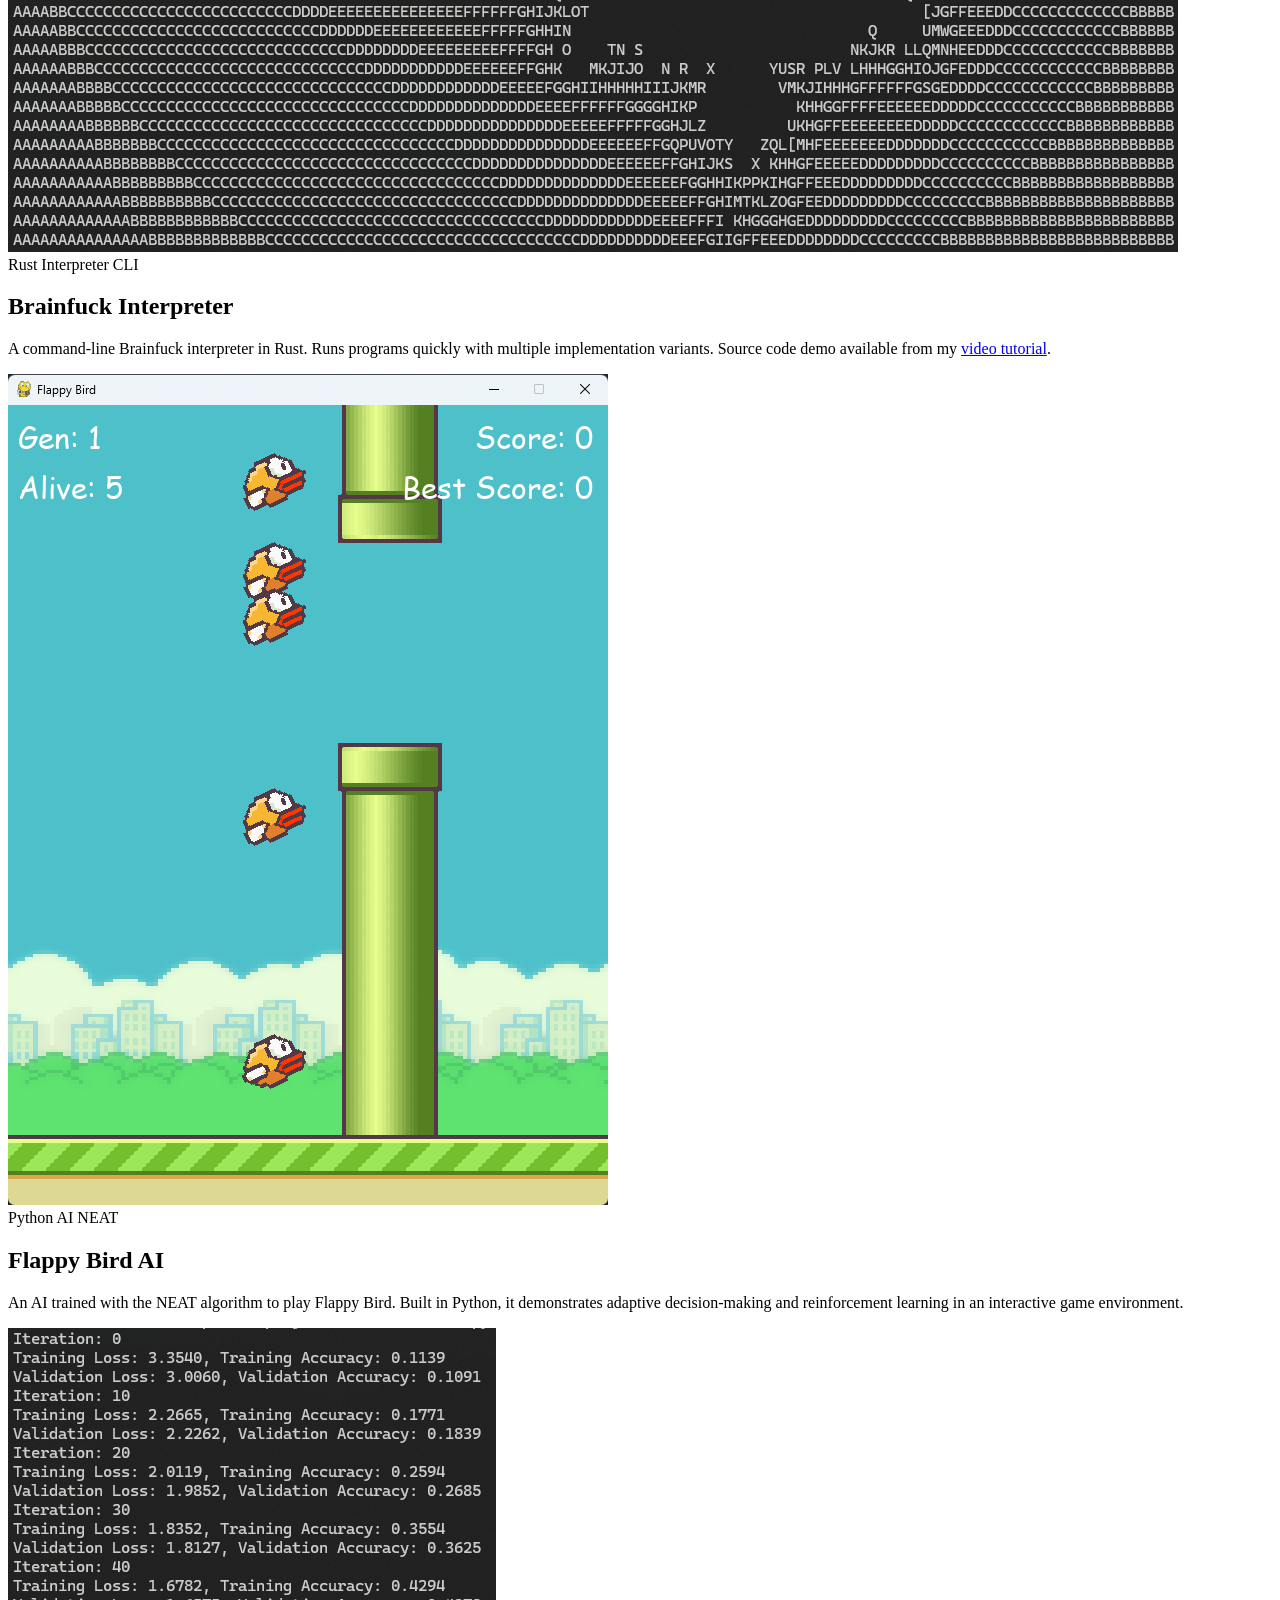
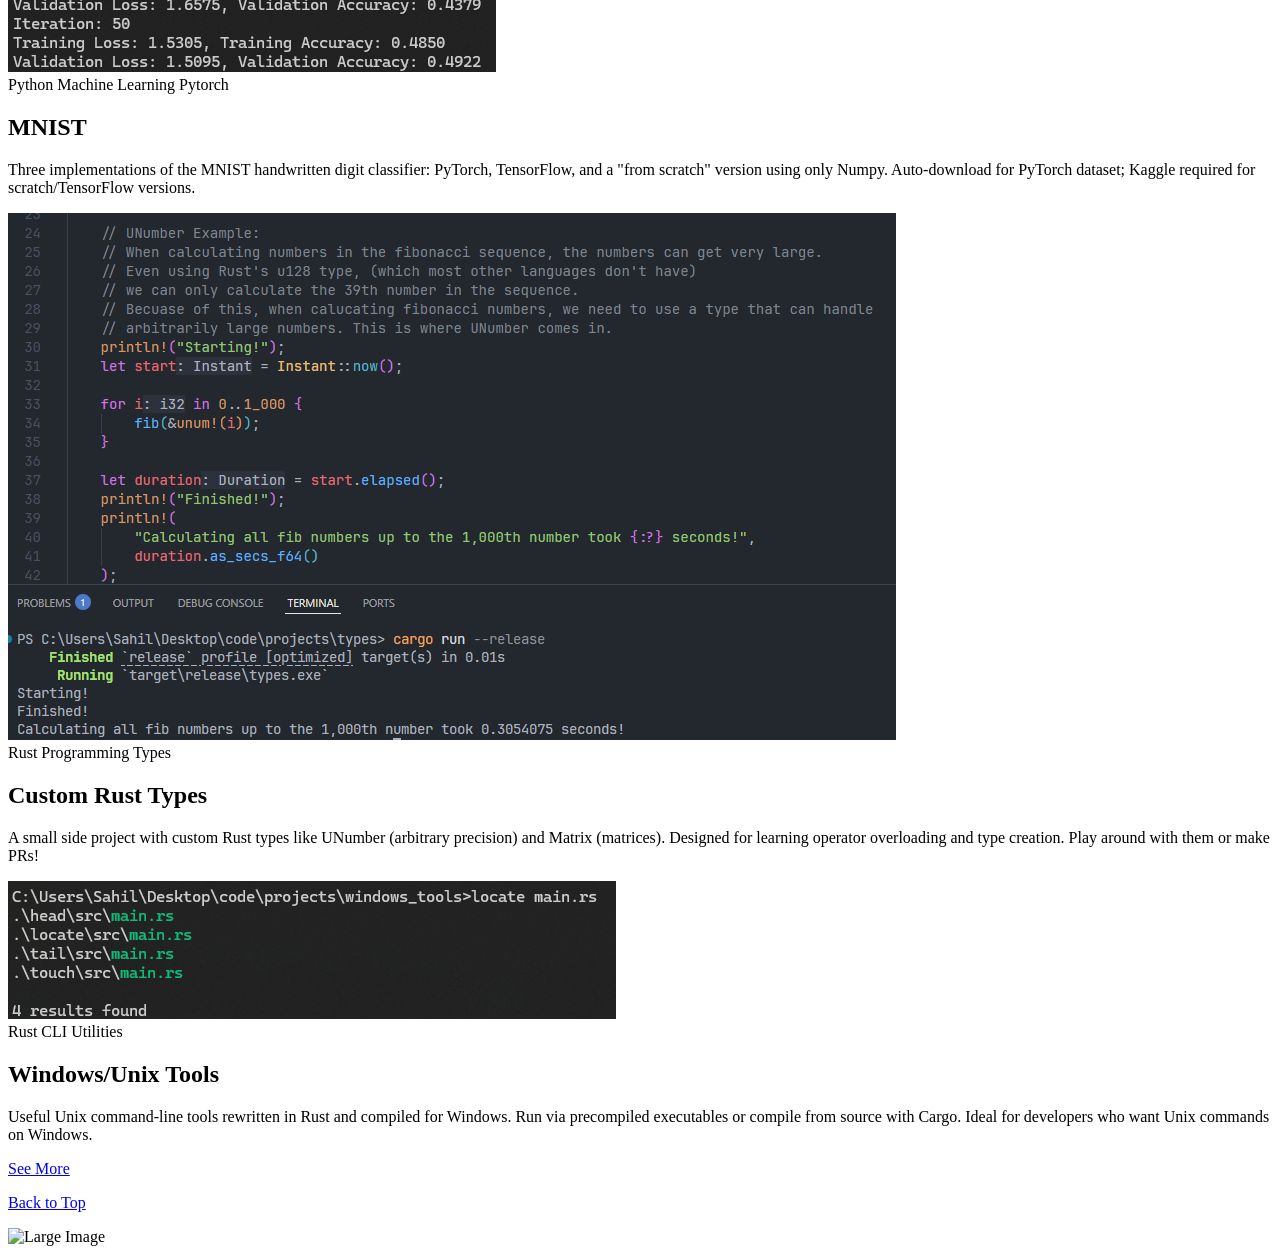
==== commit eece3dd7: "added tempmail button/project desc/project card" ====
--- a/projects/index.html
+++ b/projects/index.html
@@ -24,6 +24,32 @@
     <div class="wrapper">
         <div class="card">
             <div class="image">
+                <a href="/projects/images/tempmail.png" class="lightbox">
+                    <img src="/projects/images/tempmail.png" alt="Project Image">
+                </a>
+            </div>
+
+            <div class="text">
+                <div class="meta">
+                    <span class="tag">TypeScript</span>
+                    <span class="tag">Hono</span>
+                    <span class="tag">HTML/CSS</span>
+                    <a href="https://github.com/rip-super/tempmail" target="_blank" class="tag github">
+                        <i class="fa-brands fa-github icon" aria-hidden="true"></i>
+                    </a>
+                </div>
+
+                <div class="info">
+                    <h2>Tempmail</h2>
+                    <p>A privacy-first disposable email service on the sahildash.dev domain, so addresses aren't flagged by sites that block throwaway
+                        emails. Features end-to-end encryption with browser-held keys, real-time delivery, and automatic inbox expiry. Try it out <a
+                            href="https://tempmail.sahildash.dev">here!</a></p>
+                </div>
+            </div>
+        </div>
+
+        <div class="card">
+            <div class="image">
                 <a href="/projects/images/chess.png" class="lightbox">
                     <img src="/projects/images/chess.png" alt="Project Image">
                 </a>
